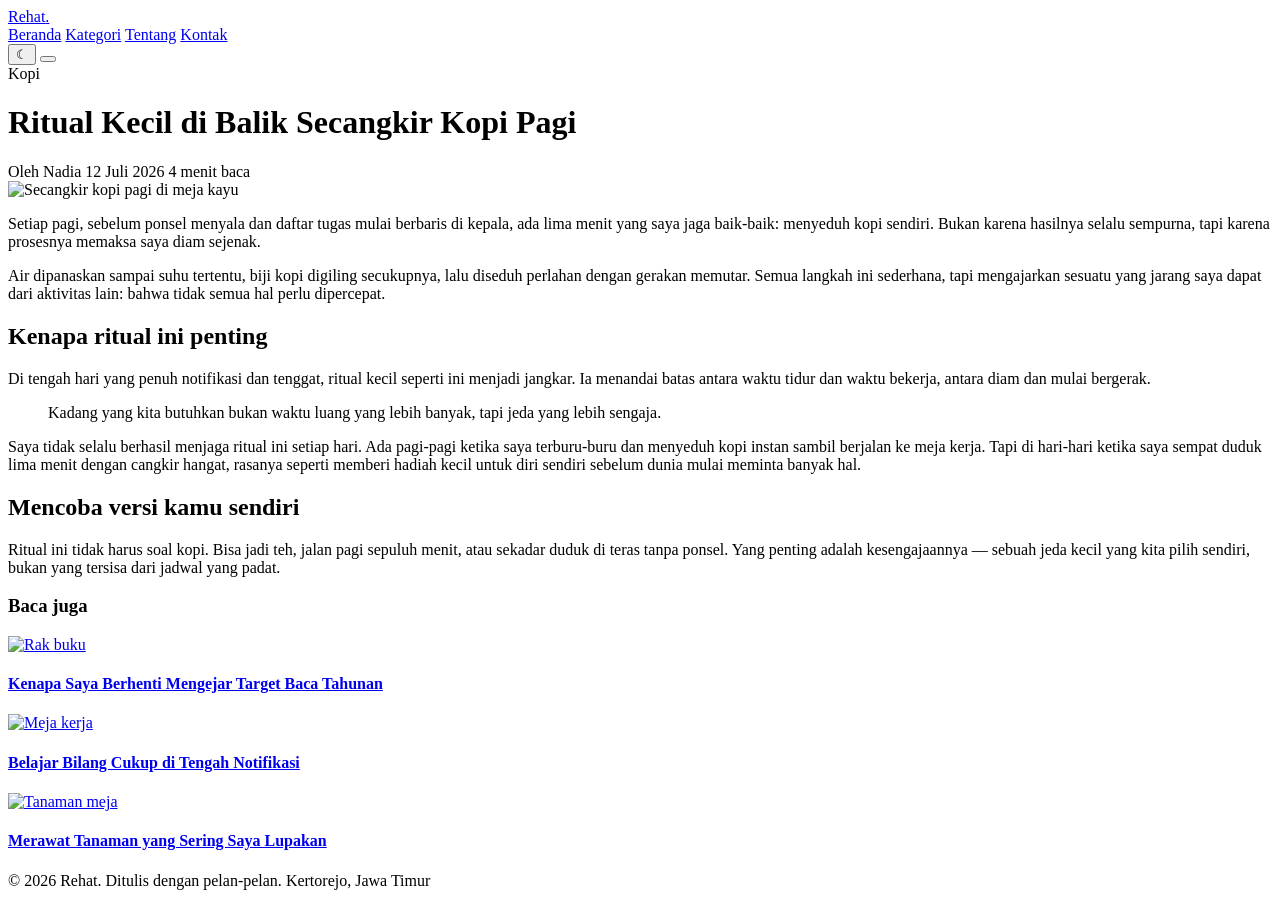
==== article.html @ 9d7ff97e "first commit" ====
<!DOCTYPE html>
<html lang="id">
<head>
<meta charset="UTF-8">
<meta name="viewport" content="width=device-width, initial-scale=1.0">
<title>Ritual Kecil di Balik Secangkir Kopi Pagi — Rehat</title>
<link rel="stylesheet" href="css/style.css">
</head>
<body>
<div class="reading-bar" id="readingBar"></div>

<nav class="navbar">
  <div class="nav-inner">
    <a href="index.html" class="brand">Rehat<span>.</span></a>
    <div class="nav-links">
      <a href="index.html">Beranda</a>
      <a href="category.html">Kategori</a>
      <a href="about.html">Tentang</a>
      <a href="contact.html">Kontak</a>
    </div>
    <div class="nav-actions">
      <button class="theme-toggle" aria-label="Ganti tema">☾</button>
      <button class="hamburger" aria-label="Menu"><span></span><span></span><span></span></button>
    </div>
  </div>
</nav>

<div class="wrap article-body">
  <span class="cat-tag">Kopi</span>
  <h1>Ritual Kecil di Balik Secangkir Kopi Pagi</h1>
  <div class="article-meta">
    <span>Oleh Nadia</span>
    <span>12 Juli 2026</span>
    <span>4 menit baca</span>
  </div>

  <div class="article-hero-img">
    <img src="https://images.unsplash.com/photo-1495474472287-4d71bcdd2085?w=900&q=80" alt="Secangkir kopi pagi di meja kayu">
  </div>

  <div class="article-content">
    <p>Setiap pagi, sebelum ponsel menyala dan daftar tugas mulai berbaris di kepala, ada lima menit yang saya jaga baik-baik: menyeduh kopi sendiri. Bukan karena hasilnya selalu sempurna, tapi karena prosesnya memaksa saya diam sejenak.</p>

    <p>Air dipanaskan sampai suhu tertentu, biji kopi digiling secukupnya, lalu diseduh perlahan dengan gerakan memutar. Semua langkah ini sederhana, tapi mengajarkan sesuatu yang jarang saya dapat dari aktivitas lain: bahwa tidak semua hal perlu dipercepat.</p>

    <h2>Kenapa ritual ini penting</h2>
    <p>Di tengah hari yang penuh notifikasi dan tenggat, ritual kecil seperti ini menjadi jangkar. Ia menandai batas antara waktu tidur dan waktu bekerja, antara diam dan mulai bergerak.</p>

    <blockquote>Kadang yang kita butuhkan bukan waktu luang yang lebih banyak, tapi jeda yang lebih sengaja.</blockquote>

    <p>Saya tidak selalu berhasil menjaga ritual ini setiap hari. Ada pagi-pagi ketika saya terburu-buru dan menyeduh kopi instan sambil berjalan ke meja kerja. Tapi di hari-hari ketika saya sempat duduk lima menit dengan cangkir hangat, rasanya seperti memberi hadiah kecil untuk diri sendiri sebelum dunia mulai meminta banyak hal.</p>

    <h2>Mencoba versi kamu sendiri</h2>
    <p>Ritual ini tidak harus soal kopi. Bisa jadi teh, jalan pagi sepuluh menit, atau sekadar duduk di teras tanpa ponsel. Yang penting adalah kesengajaannya — sebuah jeda kecil yang kita pilih sendiri, bukan yang tersisa dari jadwal yang padat.</p>
  </div>

  <div class="related">
    <h3>Baca juga</h3>
    <div class="related-grid">
      <a href="article.html" class="related-card">
        <img src="https://images.unsplash.com/photo-1512820790803-83ca734da794?w=300&q=80" alt="Rak buku">
        <h4>Kenapa Saya Berhenti Mengejar Target Baca Tahunan</h4>
      </a>
      <a href="article.html" class="related-card">
        <img src="https://images.unsplash.com/photo-1454165804606-c3d57bc86b40?w=300&q=80" alt="Meja kerja">
        <h4>Belajar Bilang Cukup di Tengah Notifikasi</h4>
      </a>
      <a href="article.html" class="related-card">
        <img src="https://images.unsplash.com/photo-1498804103079-a6351b050096?w=300&q=80" alt="Tanaman meja">
        <h4>Merawat Tanaman yang Sering Saya Lupakan</h4>
      </a>
    </div>
  </div>
</div>

<footer>
  <div class="wrap footer-inner">
    <span>© 2026 Rehat. Ditulis dengan pelan-pelan.</span>
    <span>Kertorejo, Jawa Timur</span>
  </div>
</footer>

<script src="js/main.js"></script>
<script>
  window.addEventListener('scroll', () => {
    const article = document.querySelector('.article-content');
    const rect = article.getBoundingClientRect();
    const total = article.offsetHeight - window.innerHeight;
    const scrolled = Math.min(Math.max(-rect.top, 0), total);
    const pct = total > 0 ? (scrolled / total) * 100 : 0;
    document.getElementById('readingBar').style.width = pct + '%';
  });
</script>
</body>
</html>
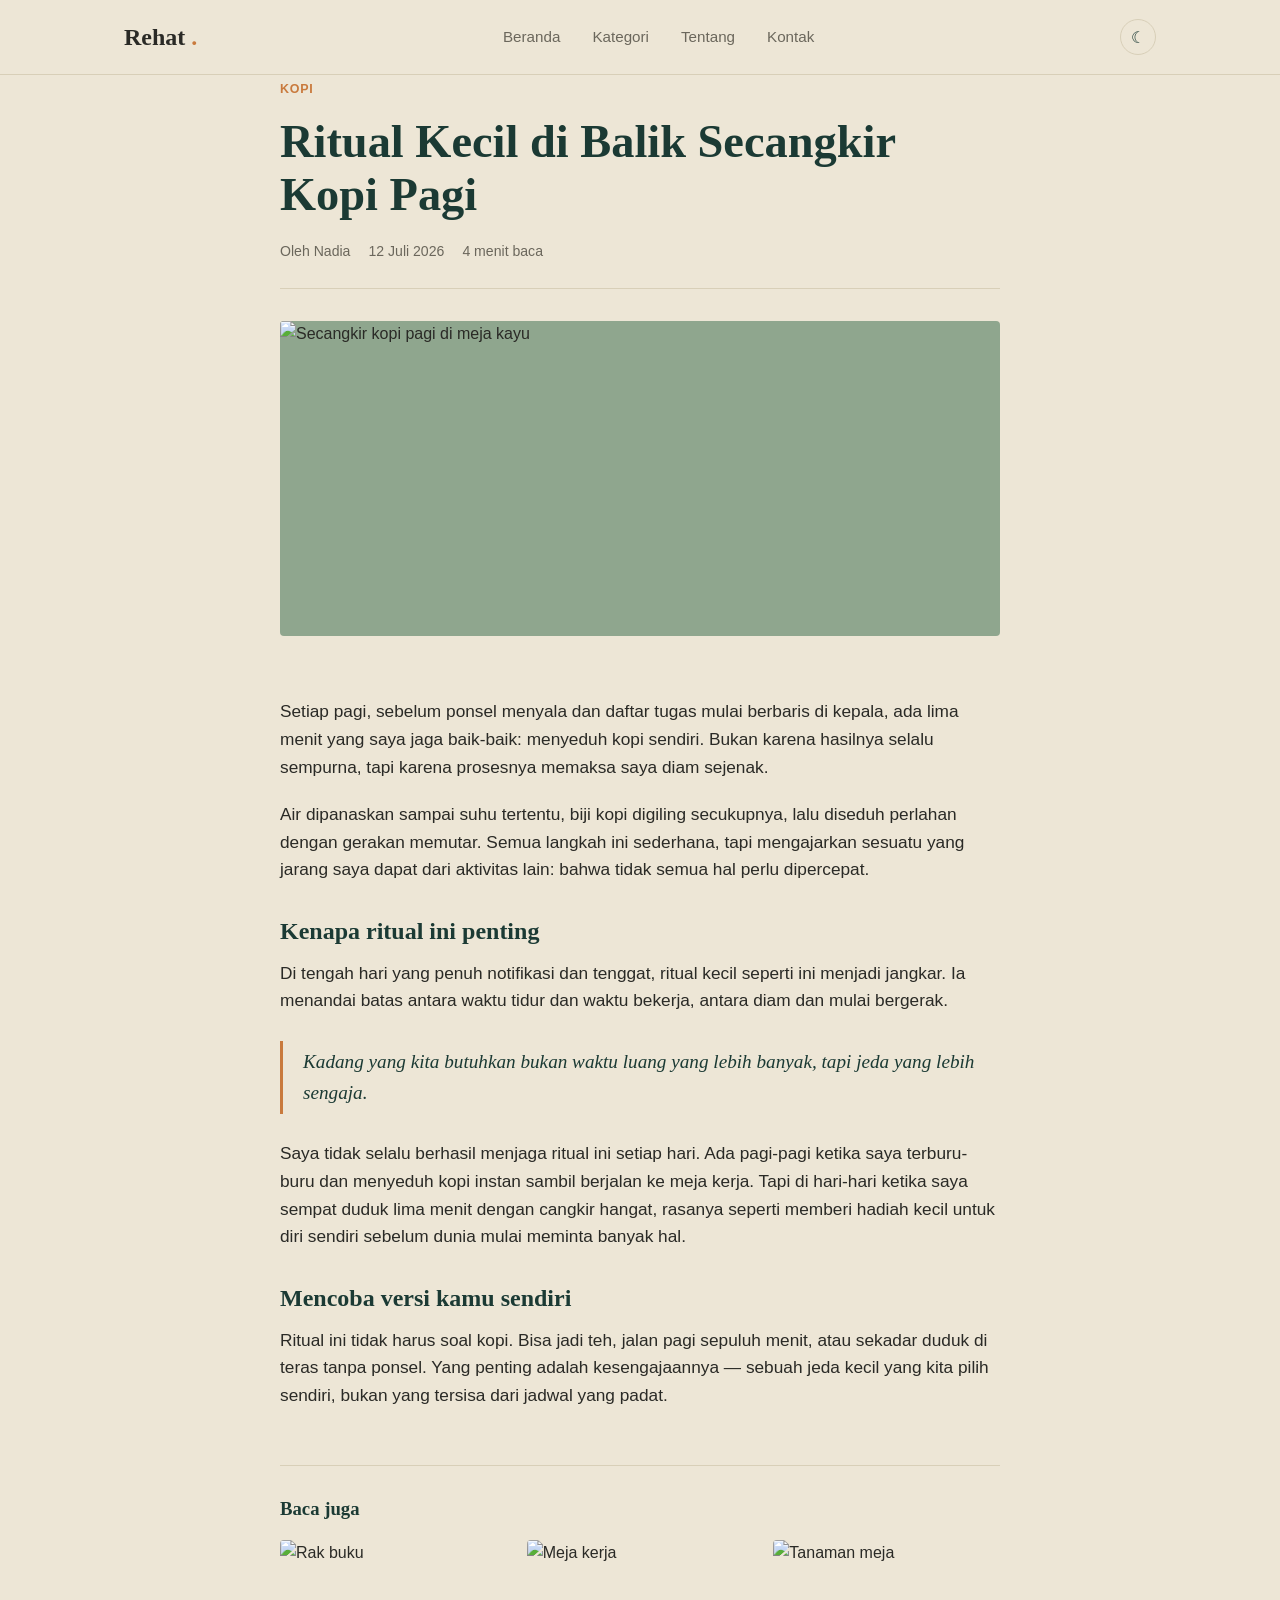
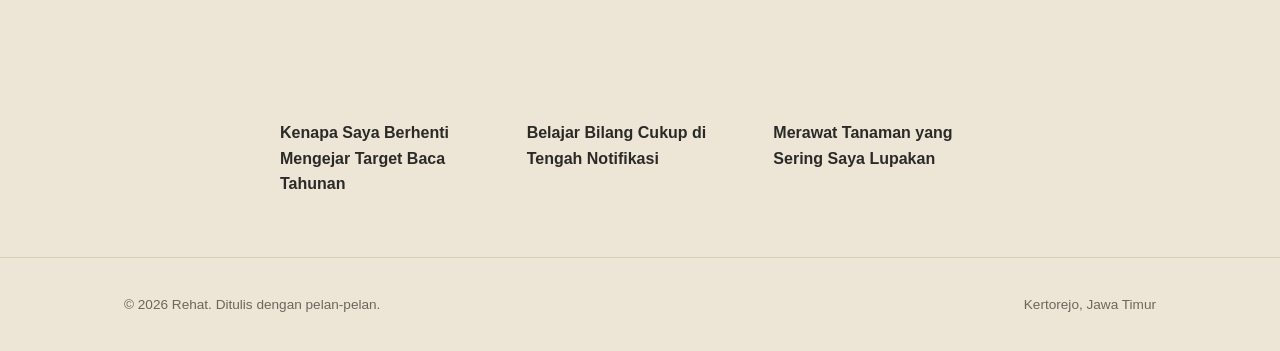
==== commit 7a240683: "Mengganti semua file dengan proyek baru" ====
--- a/article.html
+++ b/article.html
@@ -4,7 +4,286 @@
 <meta charset="UTF-8">
 <meta name="viewport" content="width=device-width, initial-scale=1.0">
 <title>Ritual Kecil di Balik Secangkir Kopi Pagi — Rehat</title>
-<link rel="stylesheet" href="css/style.css">
+<style>
+@import url('https://fonts.googleapis.com/css2?family=Fraunces:opsz,wght@9..144,400;9..144,600;9..144,700&family=Source+Sans+3:wght@400;500;600;700&display=swap');
+
+:root{
+  --ink:#1B3A34;
+  --paper:#EDE6D6;
+  --paper-light:#F6F2E8;
+  --ochre:#C97A3D;
+  --sage:#8FA68E;
+  --line:#D8CFB8;
+  --text:#2A2A26;
+  --muted:#6B675C;
+  --radius:4px;
+  --maxw:1080px;
+}
+
+[data-theme="dark"]{
+  --ink:#EDE6D6;
+  --paper:#1B2321;
+  --paper-light:#212B28;
+  --ochre:#E19660;
+  --sage:#8FA68E;
+  --line:#33423D;
+  --text:#EDE6D6;
+  --muted:#A6A196;
+}
+
+*{box-sizing:border-box;margin:0;padding:0;}
+
+html{scroll-behavior:smooth;}
+
+body{
+  background:var(--paper);
+  color:var(--text);
+  font-family:'Source Sans 3',sans-serif;
+  line-height:1.6;
+  transition:background .3s ease,color .3s ease;
+}
+
+h1,h2,h3,.display{
+  font-family:'Fraunces',serif;
+  color:var(--ink);
+  font-weight:600;
+  line-height:1.15;
+}
+
+a{color:inherit;text-decoration:none;}
+
+img{max-width:100%;display:block;}
+
+.wrap{max-width:var(--maxw);margin:0 auto;padding:0 24px;}
+
+/* ===== NAVBAR ===== */
+.navbar{
+  border-bottom:1px solid var(--line);
+  position:sticky;top:0;
+  background:var(--paper);
+  z-index:100;
+}
+.nav-inner{
+  max-width:var(--maxw);margin:0 auto;padding:18px 24px;
+  display:flex;align-items:center;justify-content:space-between;
+}
+.brand{
+  font-family:'Fraunces',serif;font-size:1.5rem;font-weight:700;
+  display:flex;align-items:baseline;gap:6px;
+}
+.brand span{color:var(--ochre);}
+.nav-links{display:flex;gap:32px;align-items:center;}
+.nav-links a{
+  font-size:.95rem;color:var(--muted);
+  position:relative;padding:4px 0;
+}
+.nav-links a:hover,.nav-links a.active{color:var(--ink);}
+.nav-links a.active::after{
+  content:"";position:absolute;left:0;bottom:-2px;width:100%;height:2px;background:var(--ochre);
+}
+.nav-actions{display:flex;align-items:center;gap:14px;}
+.theme-toggle{
+  border:1px solid var(--line);background:transparent;color:var(--ink);
+  width:36px;height:36px;border-radius:50%;cursor:pointer;font-size:1rem;
+  display:flex;align-items:center;justify-content:center;
+}
+.hamburger{display:none;flex-direction:column;gap:5px;background:none;border:none;cursor:pointer;}
+.hamburger span{width:24px;height:2px;background:var(--ink);}
+
+@media(max-width:768px){
+  .nav-links{
+    position:fixed;top:69px;left:0;right:0;background:var(--paper);
+    flex-direction:column;padding:20px 24px;gap:18px;
+    border-bottom:1px solid var(--line);
+    transform:translateY(-150%);transition:transform .3s ease;
+  }
+  .nav-links.open{transform:translateY(0);}
+  .hamburger{display:flex;}
+}
+
+/* ===== HERO ===== */
+.hero{
+  padding:72px 0 56px;border-bottom:1px solid var(--line);
+}
+.hero .eyebrow{
+  color:var(--ochre);font-weight:600;letter-spacing:.08em;text-transform:uppercase;font-size:.8rem;
+  display:block;margin-bottom:14px;
+}
+.hero h1{font-size:clamp(2.2rem,5vw,3.6rem);max-width:720px;}
+.hero p{margin-top:18px;max-width:560px;color:var(--muted);font-size:1.1rem;}
+.hero-search{
+  margin-top:32px;display:flex;gap:0;max-width:480px;
+  border:1px solid var(--ink);border-radius:var(--radius);overflow:hidden;
+}
+.hero-search input{
+  flex:1;border:none;padding:12px 16px;background:var(--paper-light);color:var(--text);font-size:.95rem;
+}
+.hero-search input:focus{outline:none;}
+.hero-search button{
+  border:none;background:var(--ink);color:var(--paper);padding:0 20px;cursor:pointer;font-weight:600;
+}
+
+/* ===== LAYOUT: main + sidebar ===== */
+.content-layout{
+  display:grid;grid-template-columns:1fr 260px;gap:48px;padding:48px 0 80px;
+}
+@media(max-width:860px){.content-layout{grid-template-columns:1fr;}}
+
+.section-label{
+  font-size:.78rem;letter-spacing:.1em;text-transform:uppercase;color:var(--muted);
+  border-bottom:1px solid var(--line);padding-bottom:10px;margin-bottom:24px;
+}
+
+/* ===== ARTICLE CARDS ===== */
+.article-grid{display:grid;grid-template-columns:1fr;gap:0;}
+.card{
+  display:grid;grid-template-columns:180px 1fr;gap:20px;
+  padding:26px 0;border-bottom:1px solid var(--line);
+}
+.card:first-child{padding-top:0;}
+.card-img{
+  width:100%;aspect-ratio:4/3;border-radius:var(--radius);overflow:hidden;background:var(--sage);
+}
+.card-img img{width:100%;height:100%;object-fit:cover;}
+.card-meta{
+  font-size:.78rem;color:var(--ochre);font-weight:600;text-transform:uppercase;letter-spacing:.06em;
+  margin-bottom:8px;
+}
+.card h3{font-size:1.3rem;margin-bottom:8px;}
+.card h3 a:hover{color:var(--ochre);}
+.card p{color:var(--muted);font-size:.95rem;}
+.card .date{color:var(--muted);font-size:.82rem;margin-top:10px;display:block;}
+
+@media(max-width:560px){
+  .card{grid-template-columns:110px 1fr;gap:14px;}
+  .card h3{font-size:1.05rem;}
+}
+
+/* ===== SIDEBAR ===== */
+.sidebar-block{margin-bottom:40px;}
+.cat-list{list-style:none;}
+.cat-list li{border-bottom:1px solid var(--line);}
+.cat-list a{
+  display:flex;justify-content:space-between;padding:11px 0;color:var(--text);font-size:.95rem;
+}
+.cat-list a:hover{color:var(--ochre);}
+.cat-list .count{color:var(--muted);font-size:.82rem;}
+
+.about-box{
+  background:var(--paper-light);border:1px solid var(--line);border-radius:var(--radius);
+  padding:22px;
+}
+.about-box img{width:56px;height:56px;border-radius:50%;object-fit:cover;margin-bottom:12px;}
+.about-box p{font-size:.9rem;color:var(--muted);}
+
+/* ===== FOOTER ===== */
+footer{
+  border-top:1px solid var(--line);padding:36px 0;
+}
+.footer-inner{
+  display:flex;justify-content:space-between;align-items:center;flex-wrap:wrap;gap:12px;
+  font-size:.85rem;color:var(--muted);
+}
+
+/* ===== PAGE HEADER (non-home pages) ===== */
+.page-header{padding:56px 0 32px;border-bottom:1px solid var(--line);}
+.page-header .eyebrow{
+  color:var(--ochre);font-weight:600;letter-spacing:.08em;text-transform:uppercase;font-size:.8rem;
+  display:block;margin-bottom:10px;
+}
+.page-header h1{font-size:clamp(2rem,4vw,2.8rem);}
+
+/* ===== ARTICLE PAGE ===== */
+.article-hero-img{
+  width:100%;aspect-ratio:16/7;border-radius:var(--radius);overflow:hidden;margin:32px 0;background:var(--sage);
+}
+.article-hero-img img{width:100%;height:100%;object-fit:cover;}
+.article-body{max-width:720px;margin:0 auto;padding:0 0 60px;}
+.article-body .cat-tag{
+  color:var(--ochre);font-weight:600;text-transform:uppercase;font-size:.78rem;letter-spacing:.06em;
+}
+.article-body h1{font-size:clamp(2rem,4.5vw,2.9rem);margin:14px 0 18px;}
+.article-meta{
+  display:flex;gap:18px;color:var(--muted);font-size:.88rem;padding-bottom:26px;border-bottom:1px solid var(--line);
+  flex-wrap:wrap;
+}
+.article-content{font-size:1.08rem;padding-top:30px;}
+.article-content p{margin-bottom:20px;color:var(--text);}
+.article-content h2{font-size:1.5rem;margin:34px 0 14px;}
+.article-content blockquote{
+  border-left:3px solid var(--ochre);padding:6px 0 6px 20px;margin:26px 0;
+  font-family:'Fraunces',serif;font-style:italic;font-size:1.2rem;color:var(--ink);
+}
+.reading-bar{
+  position:fixed;top:0;left:0;height:3px;background:var(--ochre);width:0%;z-index:200;transition:width .1s ease;
+}
+.related{margin-top:56px;padding-top:32px;border-top:1px solid var(--line);}
+.related h3{margin-bottom:20px;}
+.related-grid{display:grid;grid-template-columns:repeat(3,1fr);gap:20px;}
+@media(max-width:700px){.related-grid{grid-template-columns:1fr;}}
+.related-card img{aspect-ratio:4/3;object-fit:cover;border-radius:var(--radius);margin-bottom:10px;}
+.related-card h4{font-size:1rem;}
+
+/* ===== CATEGORY PAGE ===== */
+.filter-bar{display:flex;gap:10px;flex-wrap:wrap;padding:32px 0;}
+.filter-btn{
+  border:1px solid var(--line);background:transparent;color:var(--text);
+  padding:8px 18px;border-radius:20px;cursor:pointer;font-size:.88rem;font-family:inherit;
+}
+.filter-btn.active,.filter-btn:hover{background:var(--ink);color:var(--paper);border-color:var(--ink);}
+.cat-article-grid{
+  display:grid;grid-template-columns:repeat(3,1fr);gap:26px;padding-bottom:70px;
+}
+@media(max-width:860px){.cat-article-grid{grid-template-columns:repeat(2,1fr);}}
+@media(max-width:560px){.cat-article-grid{grid-template-columns:1fr;}}
+.gcard{border:1px solid var(--line);border-radius:var(--radius);overflow:hidden;background:var(--paper-light);}
+.gcard-img{aspect-ratio:4/3;background:var(--sage);}
+.gcard-img img{width:100%;height:100%;object-fit:cover;}
+.gcard-body{padding:16px;}
+.gcard-body h4{font-size:1.05rem;margin-bottom:6px;}
+.gcard-body p{font-size:.85rem;color:var(--muted);}
+.hidden{display:none !important;}
+
+/* ===== ABOUT PAGE ===== */
+.about-hero{display:grid;grid-template-columns:220px 1fr;gap:40px;padding:48px 0;align-items:start;}
+.about-hero img{border-radius:50%;aspect-ratio:1;object-fit:cover;}
+@media(max-width:700px){.about-hero{grid-template-columns:1fr;}.about-hero img{width:140px;}}
+.timeline{padding:40px 0 70px;}
+.tl-item{
+  display:grid;grid-template-columns:100px 1fr;gap:24px;padding:22px 0;border-bottom:1px solid var(--line);
+}
+.tl-item .yr{font-family:'Fraunces',serif;font-weight:600;color:var(--ochre);}
+.values-grid{display:grid;grid-template-columns:repeat(3,1fr);gap:28px;padding-bottom:70px;}
+@media(max-width:700px){.values-grid{grid-template-columns:1fr;}}
+.value-card{border-top:2px solid var(--ochre);padding-top:16px;}
+
+/* ===== CONTACT PAGE ===== */
+.contact-layout{display:grid;grid-template-columns:1fr 1fr;gap:56px;padding:48px 0 80px;}
+@media(max-width:800px){.contact-layout{grid-template-columns:1fr;}}
+.form-group{margin-bottom:20px;}
+.form-group label{display:block;font-size:.88rem;font-weight:600;margin-bottom:8px;color:var(--ink);}
+.form-group input,.form-group textarea{
+  width:100%;border:1px solid var(--line);background:var(--paper-light);color:var(--text);
+  padding:12px 14px;border-radius:var(--radius);font-family:inherit;font-size:.95rem;
+}
+.form-group input:focus,.form-group textarea:focus{outline:2px solid var(--ochre);outline-offset:1px;}
+.form-group textarea{resize:vertical;min-height:130px;}
+.error-msg{color:#B3452C;font-size:.8rem;margin-top:6px;display:none;}
+.form-group.error input,.form-group.error textarea{border-color:#B3452C;}
+.form-group.error .error-msg{display:block;}
+.btn-submit{
+  background:var(--ink);color:var(--paper);border:none;padding:13px 30px;border-radius:var(--radius);
+  font-weight:600;cursor:pointer;font-size:.95rem;
+}
+.btn-submit:hover{background:var(--ochre);}
+.success-msg{
+  background:var(--sage);color:#12241f;padding:16px 18px;border-radius:var(--radius);margin-top:18px;display:none;font-size:.9rem;
+}
+.info-block{margin-bottom:26px;}
+.info-block h3{font-size:1.1rem;margin-bottom:6px;}
+.info-block p{color:var(--muted);font-size:.92rem;}
+
+</style>
 </head>
 <body>
 <div class="reading-bar" id="readingBar"></div>
@@ -80,7 +359,58 @@
   </div>
 </footer>
 
-<script src="js/main.js"></script>
+<script>
+// ===== Hamburger menu =====
+document.addEventListener('DOMContentLoaded', () => {
+  const hamburger = document.querySelector('.hamburger');
+  const navLinks = document.querySelector('.nav-links');
+  if (hamburger && navLinks) {
+    hamburger.addEventListener('click', () => {
+      navLinks.classList.toggle('open');
+    });
+    navLinks.querySelectorAll('a').forEach(a => {
+      a.addEventListener('click', () => navLinks.classList.remove('open'));
+    });
+  }
+
+  // ===== Theme toggle =====
+  const themeBtn = document.querySelector('.theme-toggle');
+  const root = document.documentElement;
+  const saved = localStorage.getItem('rehat-theme');
+  if (saved === 'dark') {
+    root.setAttribute('data-theme', 'dark');
+    if (themeBtn) themeBtn.textContent = '☀';
+  }
+  if (themeBtn) {
+    themeBtn.addEventListener('click', () => {
+      const isDark = root.getAttribute('data-theme') === 'dark';
+      if (isDark) {
+        root.removeAttribute('data-theme');
+        localStorage.setItem('rehat-theme', 'light');
+        themeBtn.textContent = '☾';
+      } else {
+        root.setAttribute('data-theme', 'dark');
+        localStorage.setItem('rehat-theme', 'dark');
+        themeBtn.textContent = '☀';
+      }
+    });
+  }
+
+  // ===== Live search on homepage =====
+  const searchInput = document.querySelector('.hero-search input');
+  if (searchInput) {
+    searchInput.addEventListener('input', (e) => {
+      const q = e.target.value.toLowerCase().trim();
+      document.querySelectorAll('.card').forEach(card => {
+        const title = card.querySelector('h3').textContent.toLowerCase();
+        const excerpt = card.querySelector('p').textContent.toLowerCase();
+        card.style.display = (title.includes(q) || excerpt.includes(q)) ? 'grid' : 'none';
+      });
+    });
+  }
+});
+
+</script>
 <script>
   window.addEventListener('scroll', () => {
     const article = document.querySelector('.article-content');
